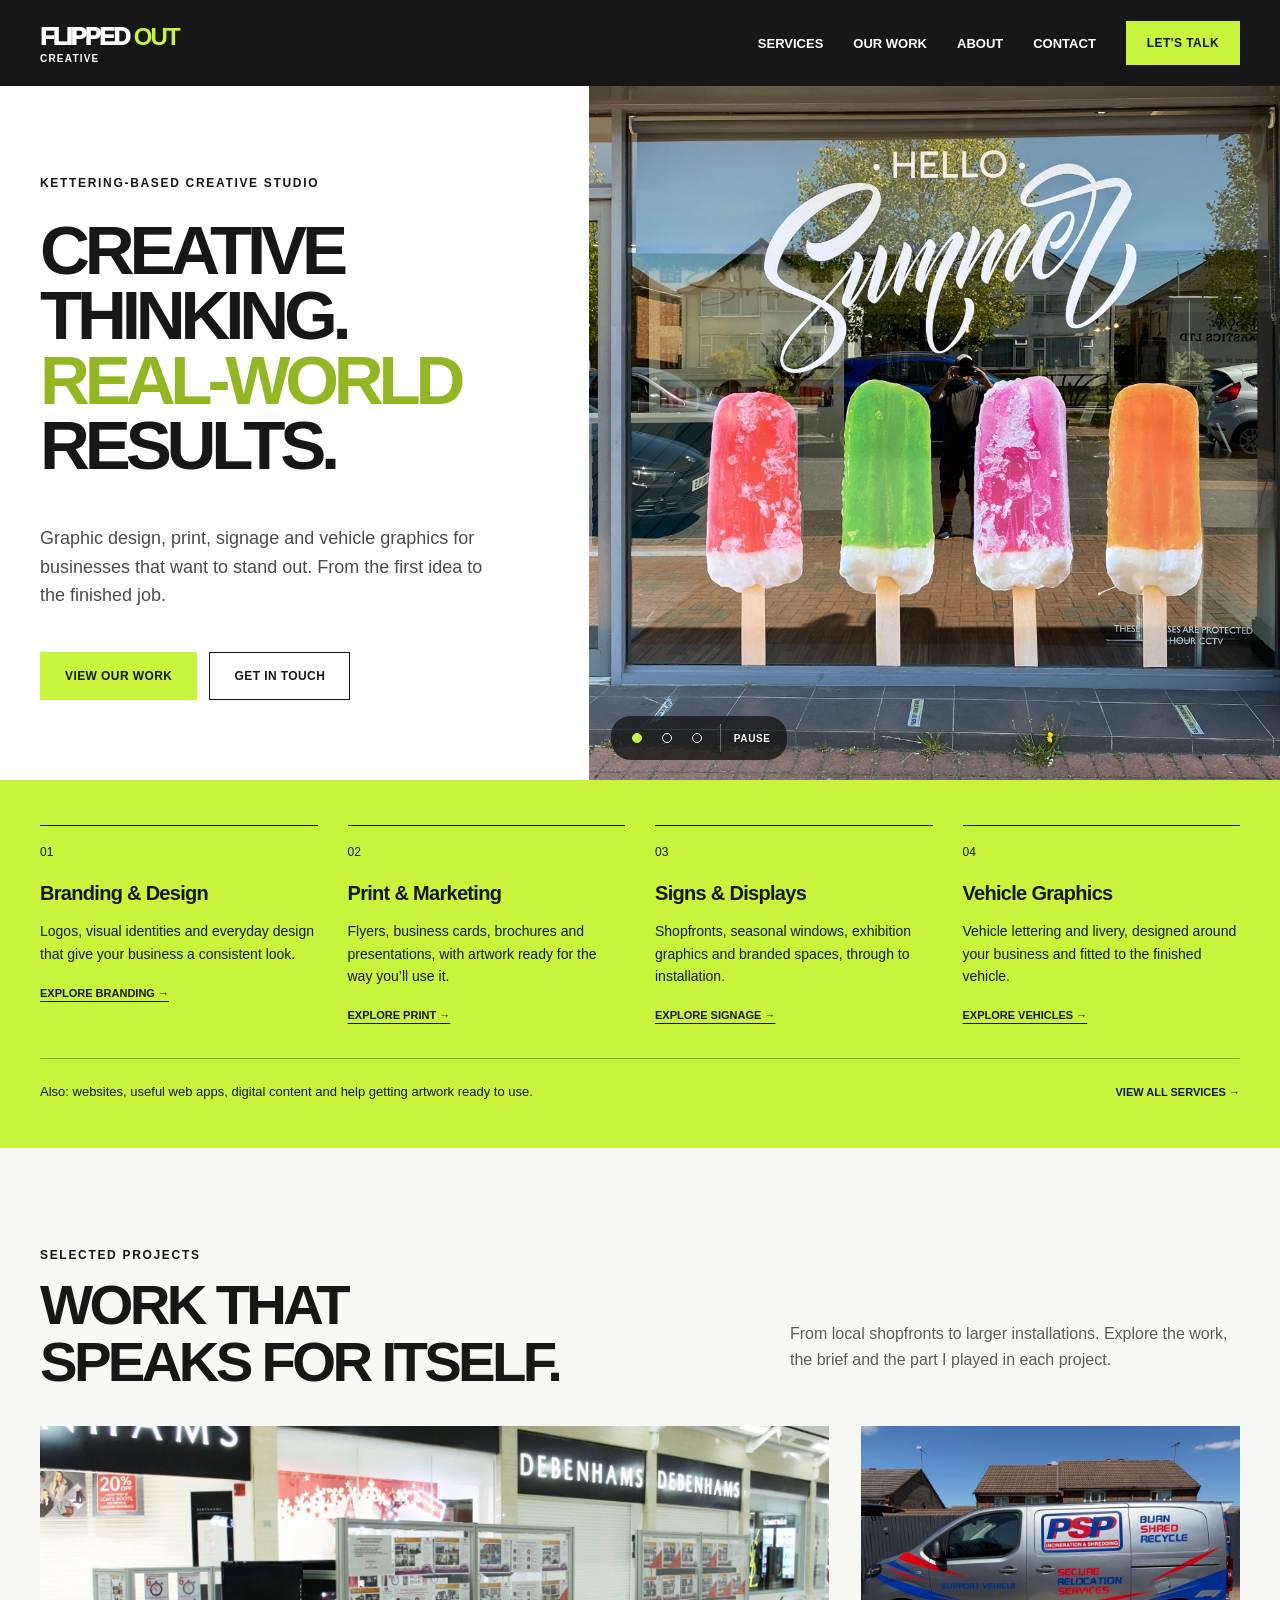
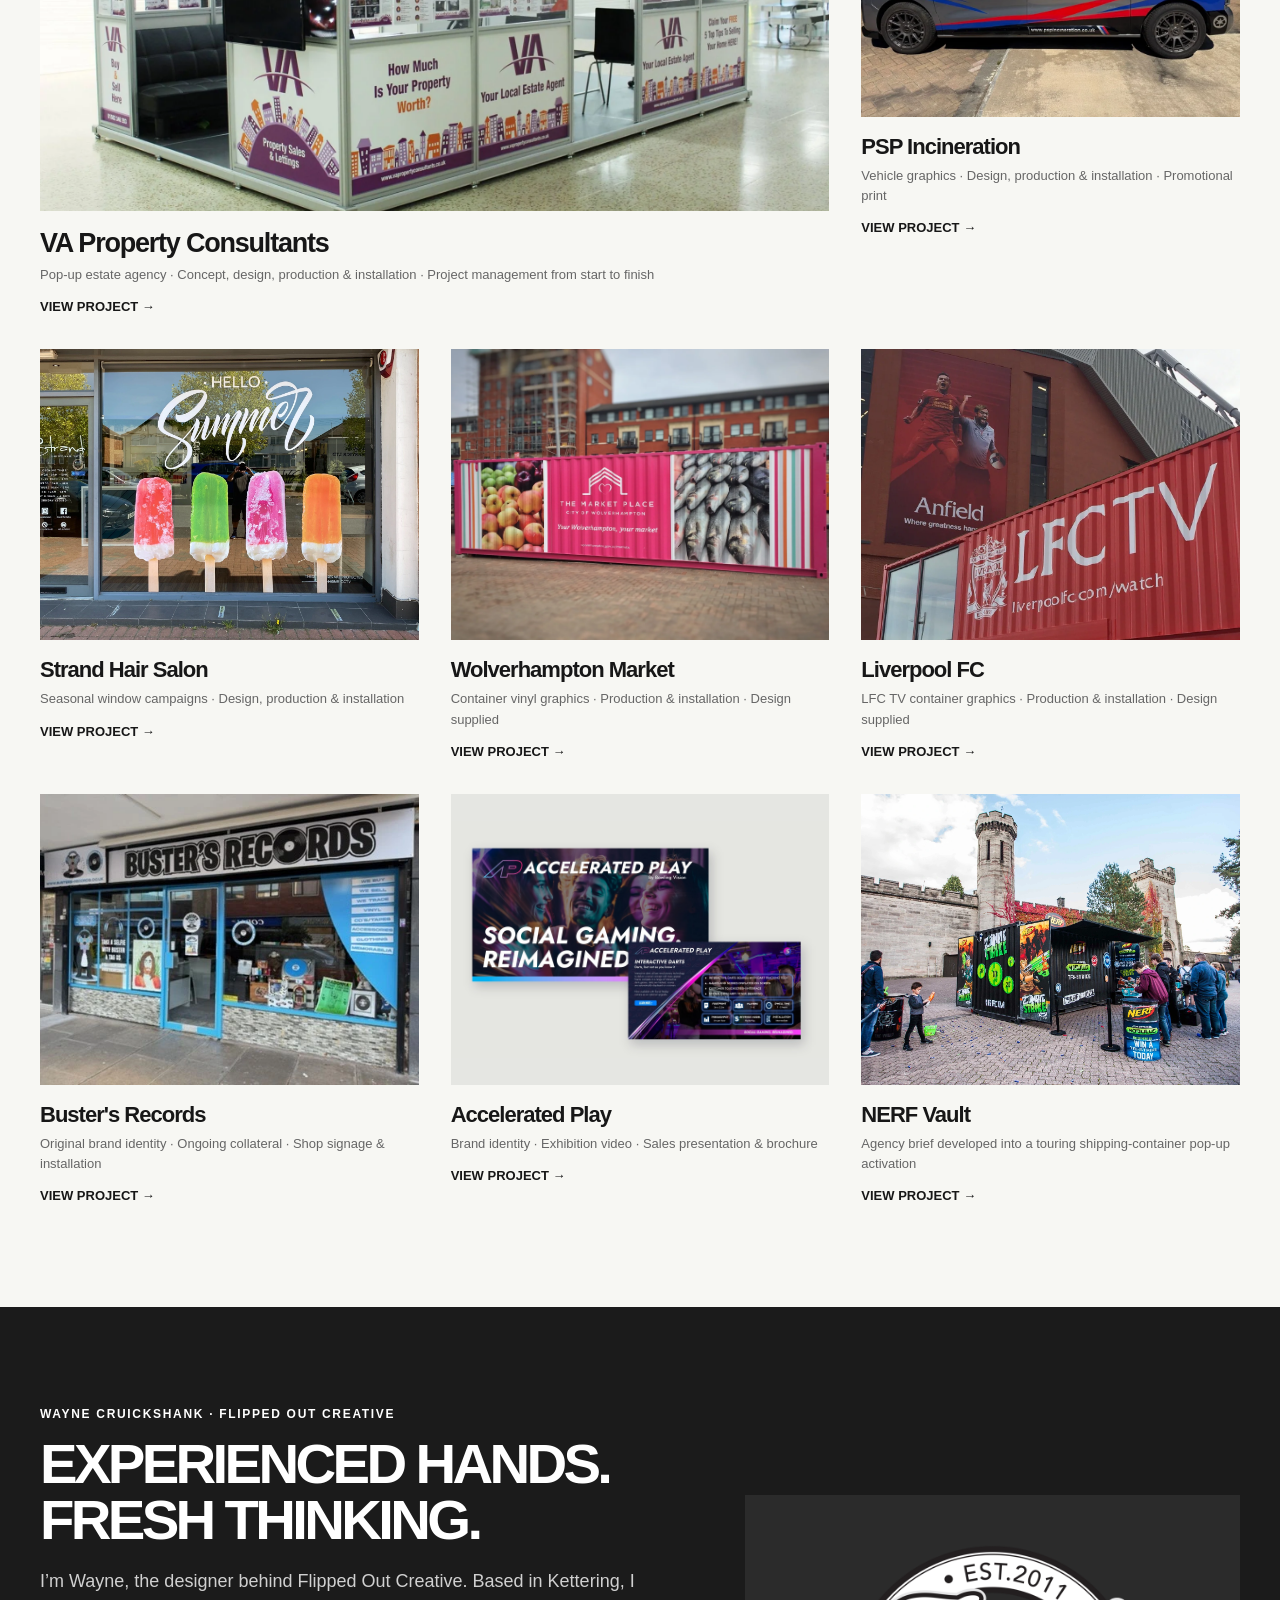
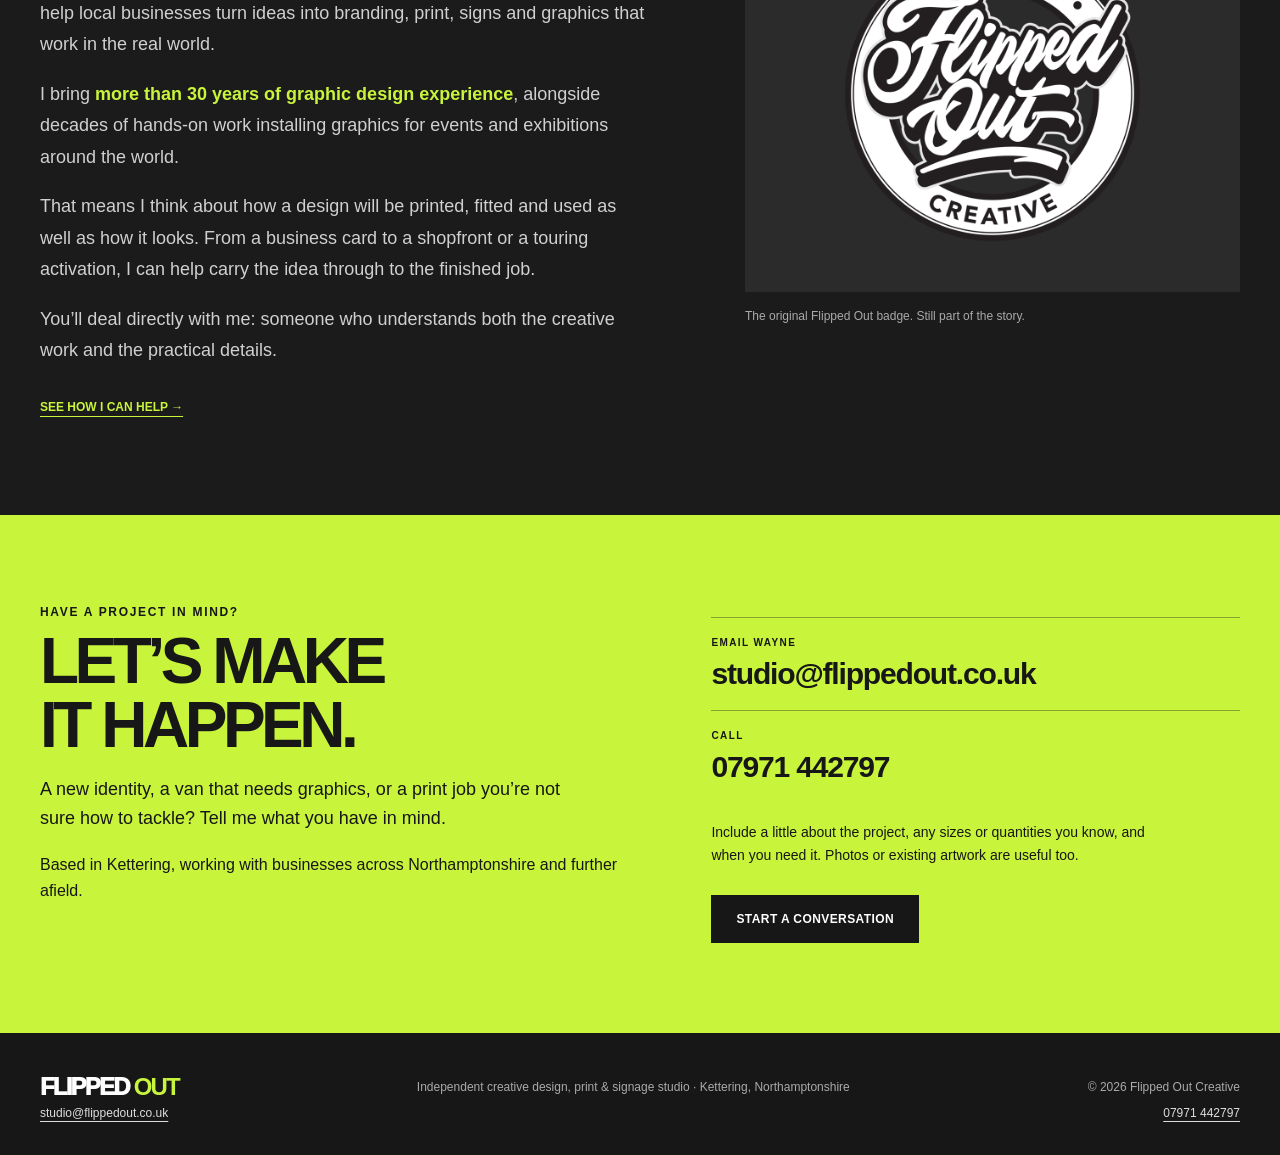
==== public/index.html @ 3c6c932e "Add approved Flipped Out Creative website and Vercel configuration" ====
<!doctype html><html lang="en-GB"><head><meta charset="utf-8"><meta name="viewport" content="width=device-width, initial-scale=1"><meta name="theme-color" content="#111111"><meta name="description" content="Flipped Out Creative — graphic design, branding, print, signage and vehicle graphics for businesses in Kettering and beyond."><title>Flipped Out Creative | Design, Print & Signage | Kettering</title><style>
:root{--ink:#171717;--lime:#c9f43c;--paper:#f7f7f3;--muted:#666}*{box-sizing:border-box}html{scroll-behavior:smooth}body{margin:0;color:var(--ink);background:var(--paper);font-family:Arial,Helvetica,sans-serif;-webkit-font-smoothing:antialiased}a{color:inherit;text-decoration:none}img{max-width:100%;display:block}button{font:inherit}.wrap{width:min(1320px,calc(100% - 80px));margin:auto}.eyebrow{font-size:12px;font-weight:800;letter-spacing:.14em;text-transform:uppercase}.nav{background:#171717;color:white}.nav-inner{display:flex;align-items:center;justify-content:space-between;gap:30px;min-height:86px}.brand{font-size:24px;font-weight:950;letter-spacing:-.075em;white-space:nowrap}.brand b{color:var(--lime)}.nav-links{display:flex;align-items:center;gap:30px;font-size:13px;font-weight:700}.nav-links a:hover{color:var(--lime)}.btn{display:inline-block;background:var(--lime);padding:16px 24px;font-weight:800;font-size:12px;letter-spacing:.035em;text-transform:uppercase;border:1px solid var(--lime)}.btn.outline{background:transparent;border-color:var(--ink)}.nav .btn{padding:14px 20px;color:var(--ink)}.hero{display:grid;grid-template-columns:46% 54%;min-height:600px;background:#fff}.hero-copy{padding:90px max(40px,calc((100vw - 1320px)/2)) 80px max(40px,calc((100vw - 1320px)/2));padding-right:45px;display:flex;flex-direction:column;justify-content:center}.hero h1{font-size:clamp(54px,5.4vw,93px);line-height:.94;letter-spacing:-.075em;margin:28px 0}.hero h1 span{color:#92b722}.hero p{font-size:18px;line-height:1.6;max-width:470px;color:#4a4a4a}.actions{display:flex;gap:12px;flex-wrap:wrap;margin-top:24px}.hero-image{background:#ddd;min-height:500px}.hero-image img{width:100%;height:100%;object-fit:cover;object-position:55% 50%}.section{padding:100px 0}.section-heading{display:flex;justify-content:space-between;align-items:end;gap:20px;margin-bottom:36px}.section h2{font-size:clamp(36px,4.4vw,64px);line-height:1;letter-spacing:-.065em;margin:15px 0 0}.intro{max-width:450px;line-height:1.65;color:#5b5b5b}.services{background:var(--lime);padding:45px 0}.service-grid{display:grid;grid-template-columns:repeat(4,1fr);gap:30px}.service{border-top:1px solid #1a1a1a;padding-top:16px}.service small{font-size:12px}.service h3{font-size:20px;letter-spacing:-.035em;margin:22px 0 0}.projects{display:grid;grid-template-columns:repeat(3,1fr);gap:32px}.project{min-width:0}.project .photo{aspect-ratio:1.3;background:#ddd;overflow:hidden}.project img{width:100%;height:100%;object-fit:cover;transition:transform .4s}.project:hover img{transform:scale(1.035)}.project h3{font-size:22px;letter-spacing:-.045em;margin:17px 0 6px}.project p{font-size:13px;color:#666;line-height:1.55;margin:0}.project.feature{grid-column:span 2}.project.feature .photo{aspect-ratio:2.05}.project.feature h3{font-size:27px}.about{background:#1b1b1b;color:white}.about-grid{display:grid;grid-template-columns:1.1fr .9fr;gap:100px;align-items:center}.about p{font-size:18px;line-height:1.75;color:#d0d0d0}.heritage{display:flex;align-items:center;justify-content:center;min-height:390px;background:#2b2b2b;padding:50px}.heritage img{width:min(300px,75%)}.about h2{color:white}.about strong{color:var(--lime)}.cta{background:var(--lime);padding:90px 0}.cta-inner{display:flex;align-items:center;justify-content:space-between;gap:30px}.cta h2{font-size:clamp(40px,5vw,76px);line-height:1;letter-spacing:-.07em;margin:10px 0}.cta .btn{background:#171717;border-color:#171717;color:white}.footer{background:#171717;color:#fff;padding:35px 0}.footer .wrap{display:flex;justify-content:space-between;gap:25px;flex-wrap:wrap;align-items:center}.footer p{font-size:12px;color:#aaa}.note{padding:14px 20px;background:#ededeb;font-size:12px;color:#666;text-align:center}.mobile-menu{display:none}@media(max-width:1000px){.wrap{width:calc(100% - 48px)}.hero{grid-template-columns:1fr 1fr}.hero-copy{padding:55px 30px}.hero h1{font-size:clamp(48px,6vw,72px)}.nav-links{gap:16px}.about-grid{gap:40px}}@media(max-width:720px){.nav-inner{min-height:72px}.brand{font-size:22px}.nav-links{display:none;position:absolute;top:72px;left:0;right:0;background:#171717;padding:20px 24px;flex-direction:column;align-items:start;z-index:10}.nav-links.open{display:flex}.mobile-menu{display:block;background:none;border:1px solid #777;color:white;padding:10px 12px}.hero{display:flex;flex-direction:column}.hero-copy{padding:65px 24px}.hero h1{font-size:clamp(56px,12vw,84px)}.hero-image{min-height:340px;height:340px}.section{padding:70px 0}.section-heading{display:block}.service-grid{grid-template-columns:repeat(2,1fr);gap:25px}.projects{grid-template-columns:1fr;gap:34px}.project.feature{grid-column:auto}.project.feature .photo{aspect-ratio:1.3}.about-grid{grid-template-columns:1fr}.heritage{min-height:270px}.cta-inner{display:block}.cta .btn{margin-top:20px}.footer .wrap{display:block}}

/* Refined photographic hero carousel */
.hero-image{position:relative;overflow:hidden;background:#1b1b1b}
.hero-slide{position:absolute;inset:0;opacity:0;transition:opacity 1.1s ease;pointer-events:none}
.hero-slide.active{opacity:1;pointer-events:auto}
.hero-slide img{height:100%;width:100%;object-fit:cover}
.hero-controls{position:absolute;z-index:2;bottom:25px;left:26px;display:flex;gap:9px}
.hero-dot{height:10px;width:10px;border-radius:50%;border:1px solid white;background:transparent;cursor:pointer;padding:0}
.hero-dot[aria-current="true"]{background:var(--lime);border-color:var(--lime)}
.hero-image:focus-within .hero-dot{outline-offset:4px}
@media(prefers-reduced-motion:reduce){.hero-slide{transition:none}}

.hero-controls{align-items:center;bottom:20px;left:22px;background:#171717c9;padding:8px 12px;border-radius:20px;gap:4px}
.hero-dot{width:26px;height:28px;border:0;background:none;border-radius:0;position:relative}
.hero-dot::after{content:"";display:block;position:absolute;width:8px;height:8px;border:1px solid white;border-radius:50%;top:9px;left:9px}
.hero-dot[aria-current="true"]{background:none}.hero-dot[aria-current="true"]::after{background:var(--lime);border-color:var(--lime)}
.hero-pause{border:0;border-left:1px solid #ffffff55;padding:5px 4px 5px 13px;margin-left:7px;background:transparent;color:white;cursor:pointer;font-size:10px;font-weight:700;letter-spacing:.06em;min-height:28px}
.hero-controls button:focus-visible{outline:2px solid var(--lime);outline-offset:2px}
.hero-slide:first-child img{object-position:50% 45%}.hero-slide:nth-child(2) img{object-position:53% 50%}.hero-slide:nth-child(3) img{object-position:50% 50%}
.project img[src*="busters-shopfront"]{object-position:center 40%}
.project img[src*="case-study-preview"]{object-fit:contain;background:#e5e6e2}
@media(max-width:720px){.hero-image{height:auto;min-height:0;aspect-ratio:1.57}.hero-controls{bottom:14px;left:14px}.hero-slide img{object-position:center!important}}
</style><link rel="stylesheet" href="assets/site.css"></head><body><a class="skip-link" href="#main-content">Skip to content</a><header class="nav"><div class="wrap nav-inner"><a href="#top" class="brand" aria-label="Flipped Out Creative home">FLIPPED <b>OUT</b><span style="font-size:10px;letter-spacing:.12em;display:block;margin-top:2px;font-weight:700">CREATIVE</span></a><button class="mobile-menu" aria-label="Toggle navigation" aria-expanded="false">MENU</button><nav class="nav-links"><a href="services.html">SERVICES</a><a href="#work">OUR WORK</a><a href="#about">ABOUT</a><a href="#contact">CONTACT</a><a class="btn" href="mailto:studio@flippedout.co.uk?subject=Project%20enquiry">LET'S TALK</a></nav></div></header>
<div id="top"></div><main id="main-content" tabindex="-1"><section class="hero"><div class="hero-copy"><div class="eyebrow">KETTERING-BASED CREATIVE STUDIO</div><h1>CREATIVE<br>THINKING.<br><span>REAL-WORLD</span><br>RESULTS.</h1><p>Graphic design, print, signage and vehicle graphics for businesses that want to stand out. From the first idea to the finished job.</p><div class="actions"><a class="btn" href="#work">VIEW OUR WORK</a><a class="btn outline" href="#contact">GET IN TOUCH</a></div></div><div class="hero-image" aria-label="Featured Flipped Out Creative projects">
<div class="hero-slide active"><img src="assets/strand-hero.webp" alt="Strand Hair Salon HELLO Summer window graphics with colourful ice lollies" fetchpriority="high"></div>
<div class="hero-slide"><img src="assets/nerf-vault.webp" alt="NERF Vault touring pop-up activation exterior"></div>
<div class="hero-slide"><img src="assets/market-hero.webp" alt="Wolverhampton Market container graphics on opening day"></div>
<div class="hero-controls" aria-label="Choose featured project"><button class="hero-dot" type="button" aria-label="Show Strand Hair Salon" aria-current="true"></button><button class="hero-dot" type="button" aria-label="Show NERF Vault" aria-current="false"></button><button class="hero-dot" type="button" aria-label="Show Wolverhampton Market" aria-current="false"></button><button class="hero-pause" type="button" aria-label="Pause slideshow" aria-pressed="false">PAUSE</button></div></div></section>
<section id="services" class="services"><div class="wrap"><div class="service-grid">
<div class="service"><small>01</small><h3>Branding &amp; Design</h3><p>Logos, visual identities and everyday design that give your business a consistent look.</p><a class="service-link" href="services.html#branding">EXPLORE BRANDING →</a></div>
<div class="service"><small>02</small><h3>Print &amp; Marketing</h3><p>Flyers, business cards, brochures and presentations, with artwork ready for the way you’ll use it.</p><a class="service-link" href="services.html#print">EXPLORE PRINT →</a></div>
<div class="service"><small>03</small><h3>Signs &amp; Displays</h3><p>Shopfronts, seasonal windows, exhibition graphics and branded spaces, through to installation.</p><a class="service-link" href="services.html#signs">EXPLORE SIGNAGE →</a></div>
<div class="service"><small>04</small><h3>Vehicle Graphics</h3><p>Vehicle lettering and livery, designed around your business and fitted to the finished vehicle.</p><a class="service-link" href="services.html#vehicles">EXPLORE VEHICLES →</a></div>
</div><div class="services-extra"><p>Also: websites, useful web apps, digital content and help getting artwork ready to use.</p><a href="services.html">VIEW ALL SERVICES →</a></div></div></section>
<section id="work" class="section"><div class="wrap"><div class="section-heading"><div><div class="eyebrow">SELECTED PROJECTS</div><h2>WORK THAT<br>SPEAKS FOR ITSELF.</h2></div><p class="intro">From local shopfronts to larger installations. Explore the work, the brief and the part I played in each project.</p></div><div class="projects">
<article class="project feature"><a href="va-property.html"><div class="photo"><img loading="lazy" src="assets/va.webp" alt="VA Property Consultants pop-up estate agency in a shopping centre"></div><h3>VA Property Consultants</h3><p>Pop-up estate agency · Concept, design, production &amp; installation · Project management from start to finish</p><p style="margin-top:12px;font-weight:800;color:#171717">VIEW PROJECT →</p></a></article>
<article class="project"><a href="psp-incineration.html"><div class="photo"><img loading="lazy" src="assets/psp.webp" alt="PSP Incineration branded van graphics"></div><h3>PSP Incineration</h3><p>Vehicle graphics · Design, production &amp; installation · Promotional print</p><p style="margin-top:12px;font-weight:800;color:#171717">VIEW PROJECT →</p></a></article>
<article class="project"><a href="strand-hair-salon.html"><div class="photo"><img loading="lazy" src="assets/strand-hero.webp" alt="Strand Hair Salon colourful summer window graphics"></div><h3>Strand Hair Salon</h3><p>Seasonal window campaigns · Design, production &amp; installation</p><p style="margin-top:12px;font-weight:800;color:#171717">VIEW PROJECT →</p></a></article>
<article class="project"><a href="wolverhampton-market.html"><div class="photo"><img loading="lazy" src="assets/market.webp" alt="Wolverhampton Market branded shipping container"></div><h3>Wolverhampton Market</h3><p>Container vinyl graphics · Production &amp; installation · Design supplied</p><p style="margin-top:12px;font-weight:800;color:#171717">VIEW PROJECT →</p></a></article>
<article class="project"><a href="liverpool-fc.html"><div class="photo"><img loading="lazy" src="assets/liverpool.webp" alt="Liverpool FC LFC TV container graphics"></div><h3>Liverpool FC</h3><p>LFC TV container graphics · Production &amp; installation · Design supplied</p><p style="margin-top:12px;font-weight:800;color:#171717">VIEW PROJECT →</p></a></article>
<article class="project"><a href="busters-records.html"><div class="photo"><img loading="lazy" src="assets/busters-shopfront.webp" alt="Buster's Records shopfront in Kettering"></div><h3>Buster's Records</h3><p>Original brand identity · Ongoing collateral · Shop signage &amp; installation</p><p style="margin-top:12px;font-weight:800;color:#171717">VIEW PROJECT →</p></a></article>
<article class="project"><a href="accelerated-play.html"><div class="photo"><img loading="lazy" src="assets/ap/case-study-preview.jpg" alt="Accelerated Play brochure cover and interactive darts page composition"></div><h3>Accelerated Play</h3><p>Brand identity · Exhibition video · Sales presentation &amp; brochure</p><p style="margin-top:12px;font-weight:800;color:#171717">VIEW PROJECT →</p></a></article>
<article class="project"><a href="nerf-vault.html"><div class="photo"><img loading="lazy" src="assets/nerf-vault.webp" alt="NERF Vault branded shipping container pop-up activation"></div><h3>NERF Vault</h3><p>Agency brief developed into a touring shipping-container pop-up activation</p><p style="margin-top:12px;font-weight:800;color:#171717">VIEW PROJECT →</p></a></article>
</div></div></section>
<section id="about" class="section about"><div class="wrap about-grid"><div><div class="eyebrow">WAYNE CRUICKSHANK · FLIPPED OUT CREATIVE</div><h2>EXPERIENCED HANDS.<br>FRESH THINKING.</h2><p>I’m Wayne, the designer behind Flipped Out Creative. Based in Kettering, I help local businesses turn ideas into branding, print, signs and graphics that work in the real world.</p><p>I bring <strong>more than 30 years of graphic design experience</strong>, alongside decades of hands-on work installing graphics for events and exhibitions around the world.</p><p>That means I think about how a design will be printed, fitted and used as well as how it looks. From a business card to a shopfront or a touring activation, I can help carry the idea through to the finished job.</p><p>You’ll deal directly with me: someone who understands both the creative work and the practical details.</p><a class="about-link" href="services.html">SEE HOW I CAN HELP →</a></div><div><div class="heritage"><img loading="lazy" src="assets/heritage.png" alt="Original Flipped Out Creative heritage badge, established 2011"></div><p class="heritage-caption">The original Flipped Out badge. Still part of the story.</p></div></div></section>
<section id="contact" class="cta"><div class="wrap contact-grid"><div><div class="eyebrow">HAVE A PROJECT IN MIND?</div><h2>LET’S MAKE<br>IT HAPPEN.</h2><p class="contact-intro">A new identity, a van that needs graphics, or a print job you’re not sure how to tackle? Tell me what you have in mind.</p><p>Based in Kettering, working with businesses across Northamptonshire and further afield.</p></div><div class="contact-details"><div><span class="eyebrow">EMAIL WAYNE</span><a class="contact-email" href="mailto:studio@flippedout.co.uk?subject=Project%20enquiry">studio@flippedout.co.uk</a></div><div><span class="eyebrow">CALL</span><a class="contact-phone" href="tel:+447971442797">07971 442797</a></div><p>Include a little about the project, any sizes or quantities you know, and when you need it. Photos or existing artwork are useful too.</p><a class="btn" href="mailto:studio@flippedout.co.uk?subject=Project%20enquiry">START A CONVERSATION</a></div></div></section></main>
<footer class="footer"><div class="wrap"><div class="brand">FLIPPED <b>OUT</b></div><p>Independent creative design, print &amp; signage studio · Kettering, Northamptonshire</p><p>© <span id="year"></span> Flipped Out Creative</p></div><div class="wrap footer-contact"><a href="mailto:studio@flippedout.co.uk">studio@flippedout.co.uk</a><a href="tel:+447971442797">07971 442797</a></div></footer><script>document.getElementById('year').textContent=new Date().getFullYear();document.querySelectorAll('.nav-links a').forEach(a=>a.addEventListener('click',()=>document.querySelector('.nav-links').classList.remove('open')));
(function(){
 const slides=[...document.querySelectorAll('.hero-slide')],dots=[...document.querySelectorAll('.hero-dot')],hero=document.querySelector('.hero-image'),pause=document.querySelector('.hero-pause'),motion=window.matchMedia('(prefers-reduced-motion: reduce)');
 let current=0,timer,userPaused=motion.matches,hovered=false,focused=false;
 function show(n){current=(n+slides.length)%slides.length;slides.forEach((el,i)=>{el.classList.toggle('active',i===current);el.setAttribute('aria-hidden',String(i!==current))});dots.forEach((el,i)=>el.setAttribute('aria-current',String(i===current)));}
 function stop(){clearInterval(timer)}
 function sync(){stop();pause.textContent=userPaused?'PLAY':'PAUSE';pause.setAttribute('aria-label',userPaused?'Play slideshow':'Pause slideshow');pause.setAttribute('aria-pressed',String(userPaused));if(!userPaused&&!hovered&&!focused&&!document.hidden)timer=setInterval(()=>show(current+1),5000)}
 dots.forEach((b,i)=>b.addEventListener('click',()=>{show(i);sync()}));
 pause.addEventListener('click',()=>{userPaused=!userPaused;sync()});
 hero.addEventListener('mouseenter',()=>{hovered=true;sync()});hero.addEventListener('mouseleave',()=>{hovered=false;sync()});hero.addEventListener('focusin',()=>{focused=true;sync()});hero.addEventListener('focusout',e=>{if(!hero.contains(e.relatedTarget)){focused=false;sync()}});
 document.addEventListener('visibilitychange',sync);motion.addEventListener('change',e=>{if(e.matches)userPaused=true;sync()});show(0);sync();
})();
</script><script src="assets/site.js" defer></script></body></html>
---- public/assets/site.css ----
.skip-link{position:absolute;left:15px;top:-100px;z-index:50;background:#fff;color:#171717;padding:12px 18px;font-weight:700}.skip-link:focus{top:12px}
.service p{font-size:14px;line-height:1.6;margin:15px 0 18px;max-width:280px}.service-link{font-size:11px;font-weight:800;text-decoration:underline;text-underline-offset:4px}.services-extra{display:flex;justify-content:space-between;align-items:center;gap:25px;border-top:1px solid #17171755;margin-top:35px;padding-top:23px;font-size:13px;line-height:1.6}.services-extra p{margin:0}.services-extra a{font-size:11px;font-weight:800;white-space:nowrap}.about-link{display:inline-block;color:var(--lime);font-size:12px;font-weight:800;margin-top:15px;text-decoration:underline;text-underline-offset:5px}.heritage-caption{font-size:12px!important;line-height:1.6!important;color:#aaa!important;margin:15px 0 0}.contact-grid{display:grid;grid-template-columns:1.1fr 1fr;gap:90px;align-items:start}.contact-intro{font-size:18px;line-height:1.7;max-width:550px}.contact-grid>div>p{line-height:1.65}.contact-details{padding-top:12px}.contact-details>div{border-top:1px solid #17171760;padding:19px 0}.contact-details .eyebrow{font-size:10px;display:block;margin-bottom:9px}.contact-email,.contact-phone{display:inline-block;font-size:clamp(21px,2.35vw,32px);font-weight:800;letter-spacing:-.04em;overflow-wrap:anywhere}.contact-details p{font-size:14px;line-height:1.7;max-width:440px;margin:18px 0 28px}.footer-contact{display:flex;gap:16px;flex-wrap:wrap;font-size:12px;color:#ddd}.footer-contact a{text-decoration:underline;text-underline-offset:4px}.service-detail{display:grid;grid-template-columns:95px 1fr;gap:25px;border-top:1px solid #ccc;padding:45px 0 55px;scroll-margin-top:30px}.service-number{font-size:15px;padding-top:9px;color:#777}.service-detail h2{font-size:clamp(30px,3.5vw,48px);margin:0 0 23px}.service-detail p{font-size:18px;line-height:1.75;max-width:800px;color:#555}.service-detail .service-examples{font-size:13px;color:#777;margin:22px 0 26px}.text-link{font-size:13px;font-weight:700;text-decoration:underline;text-underline-offset:5px}.services-detail{padding-top:35px}.working-grid{display:grid;grid-template-columns:repeat(3,1fr);gap:45px;margin-top:50px}.working-grid article{border-top:1px solid #666;padding-top:22px}.working-grid span{font-size:12px;color:#aaa}.working-grid h3{font-size:23px;letter-spacing:-.04em}.working-grid p{font-size:16px;line-height:1.75}
a:focus-visible,button:focus-visible{outline:2px solid #0077ff;outline-offset:4px}
@media(max-width:720px){.services-extra{display:block}.services-extra a{display:inline-block;margin-top:14px}.contact-grid{grid-template-columns:1fr;gap:30px}.contact-details{padding-top:0}.service-detail{grid-template-columns:35px 1fr;gap:12px;padding:30px 0 40px}.service-detail p{font-size:16px}.working-grid{grid-template-columns:1fr;gap:25px}.footer-contact{margin-top:20px}.contact-grid .btn{margin-top:0}.heritage-caption{text-align:center}}
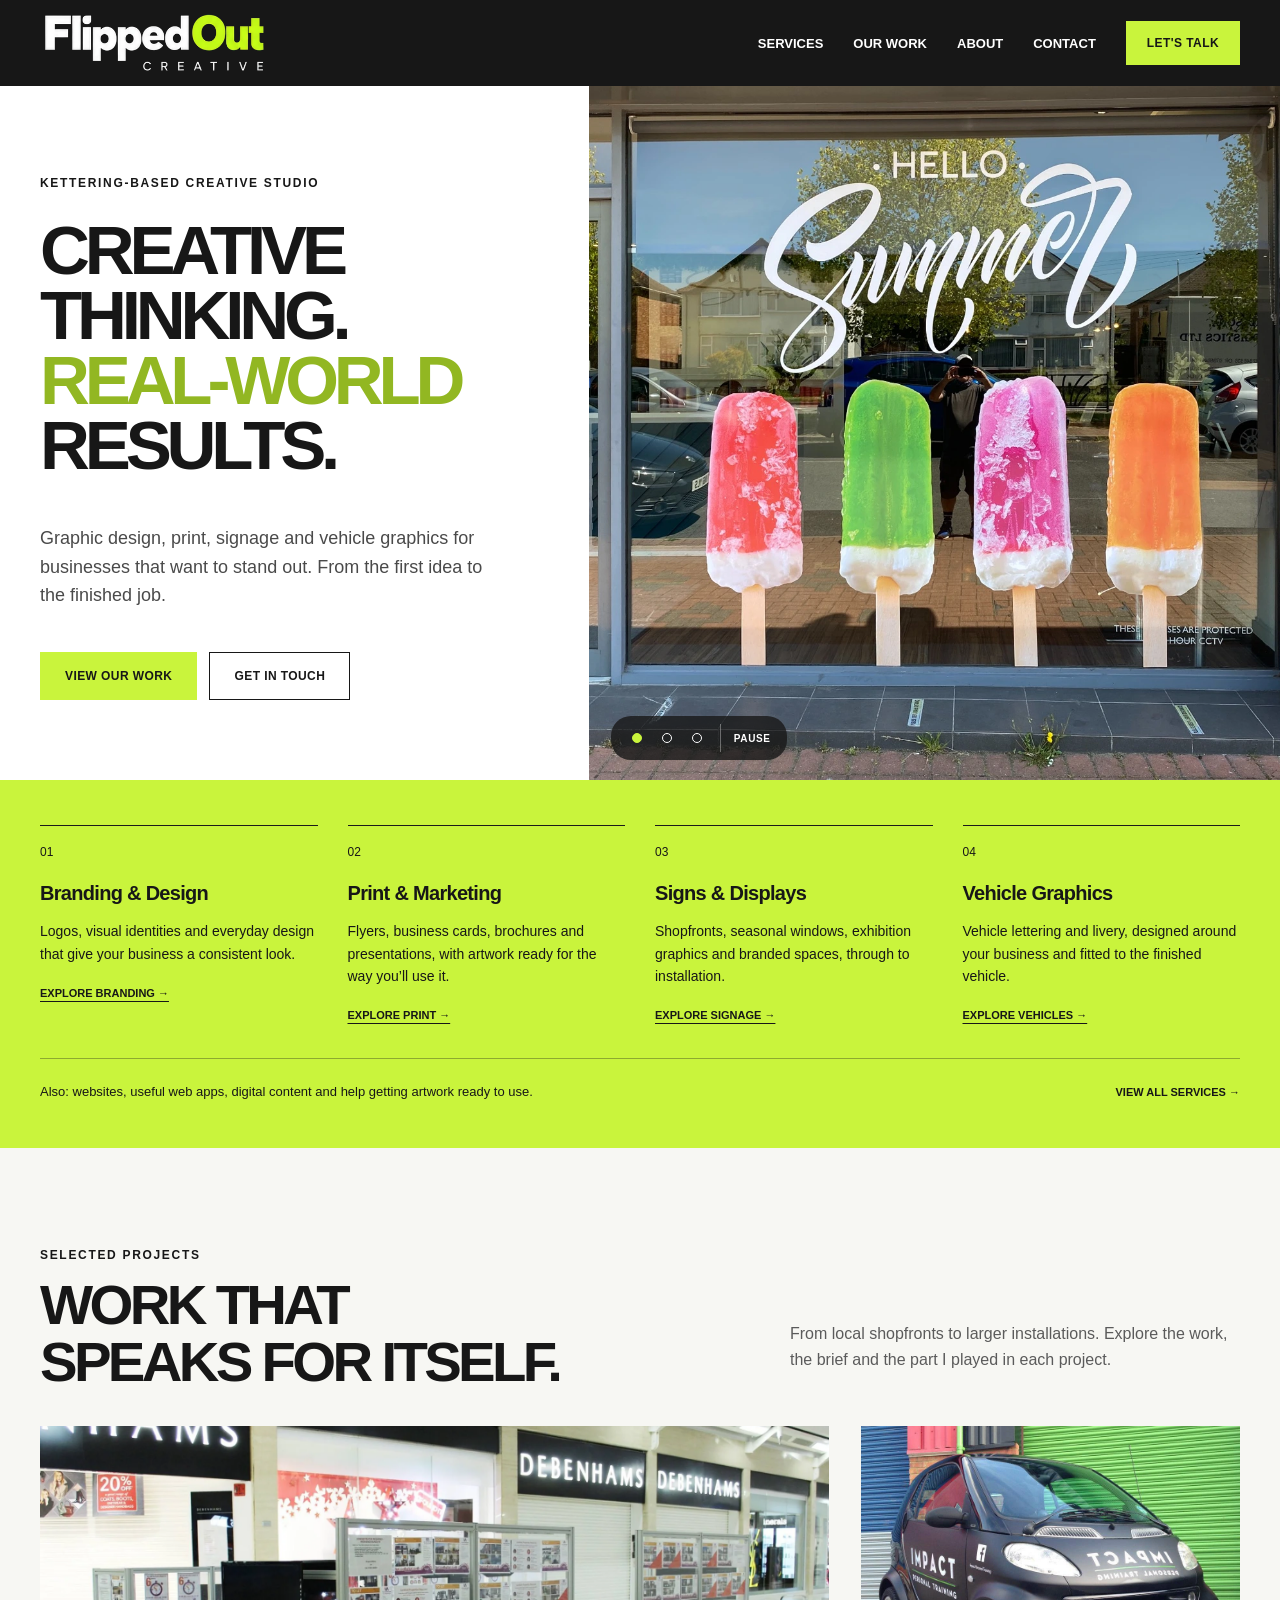
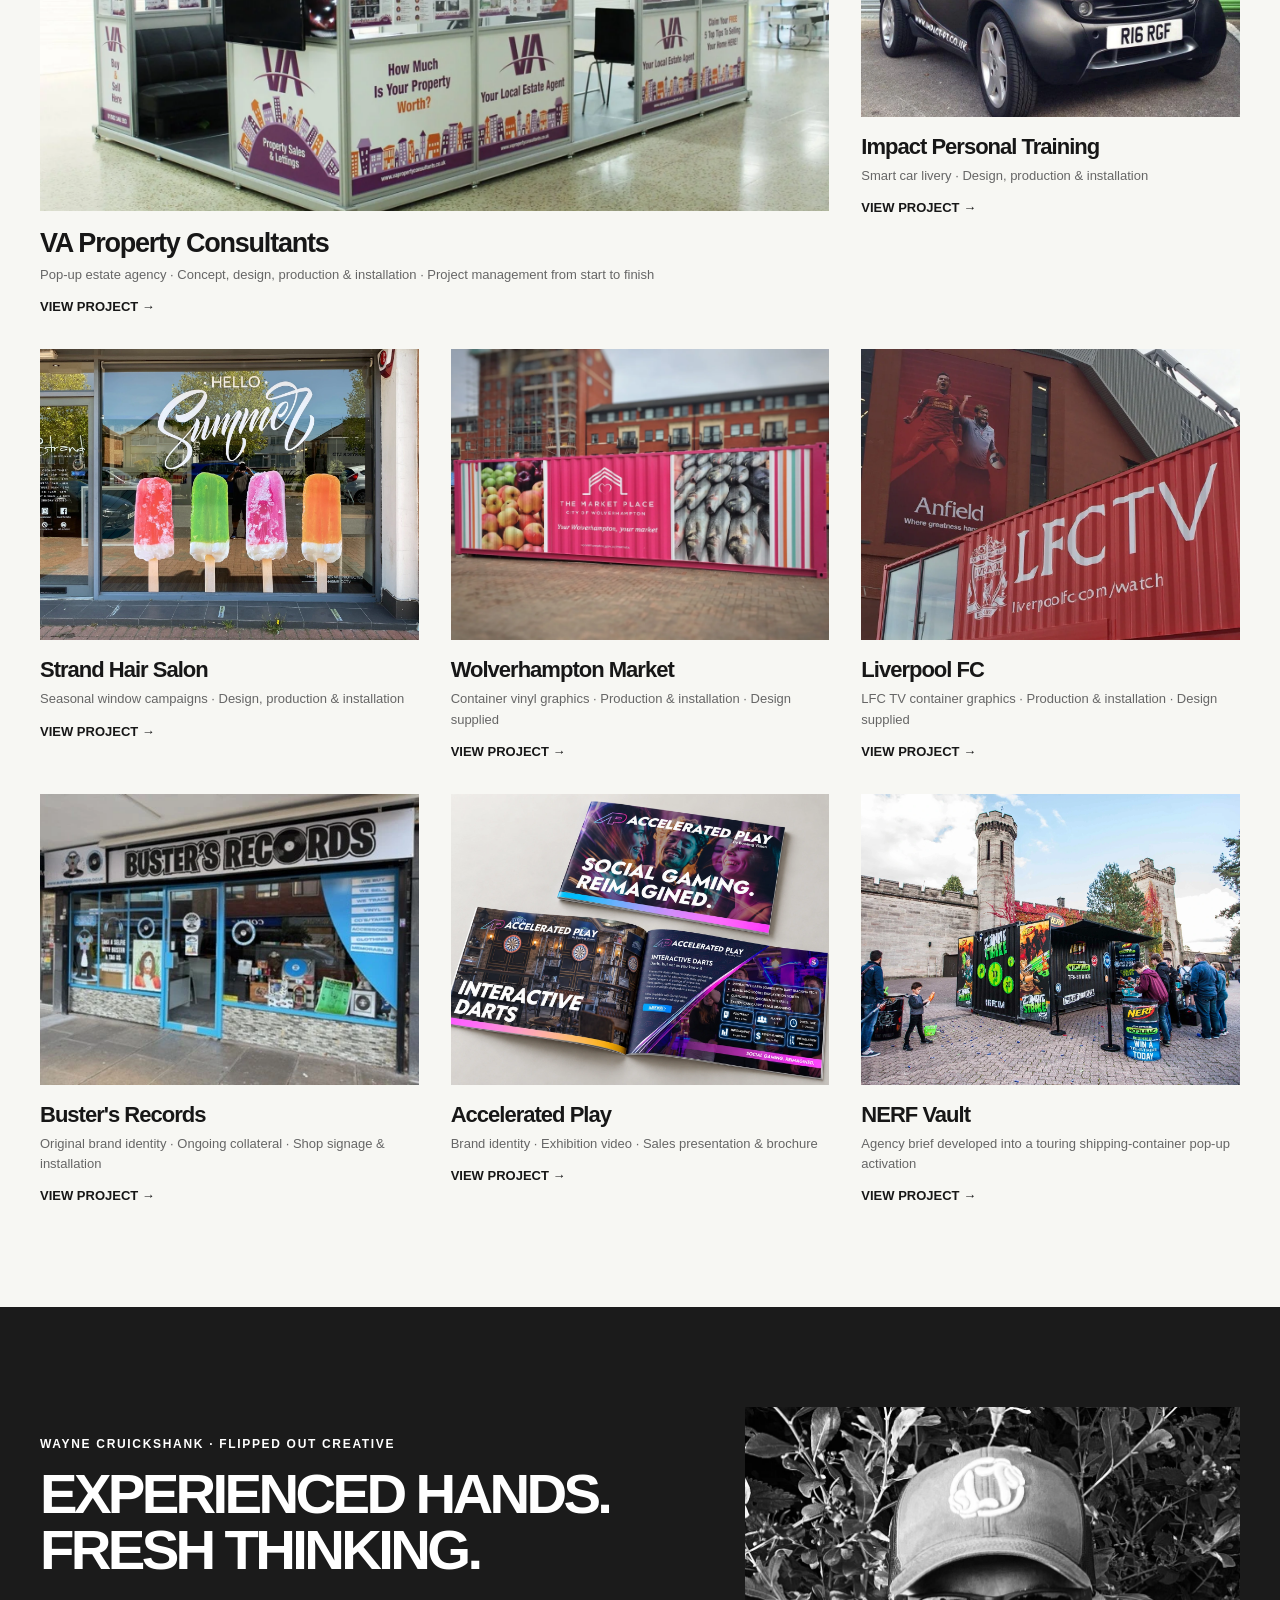
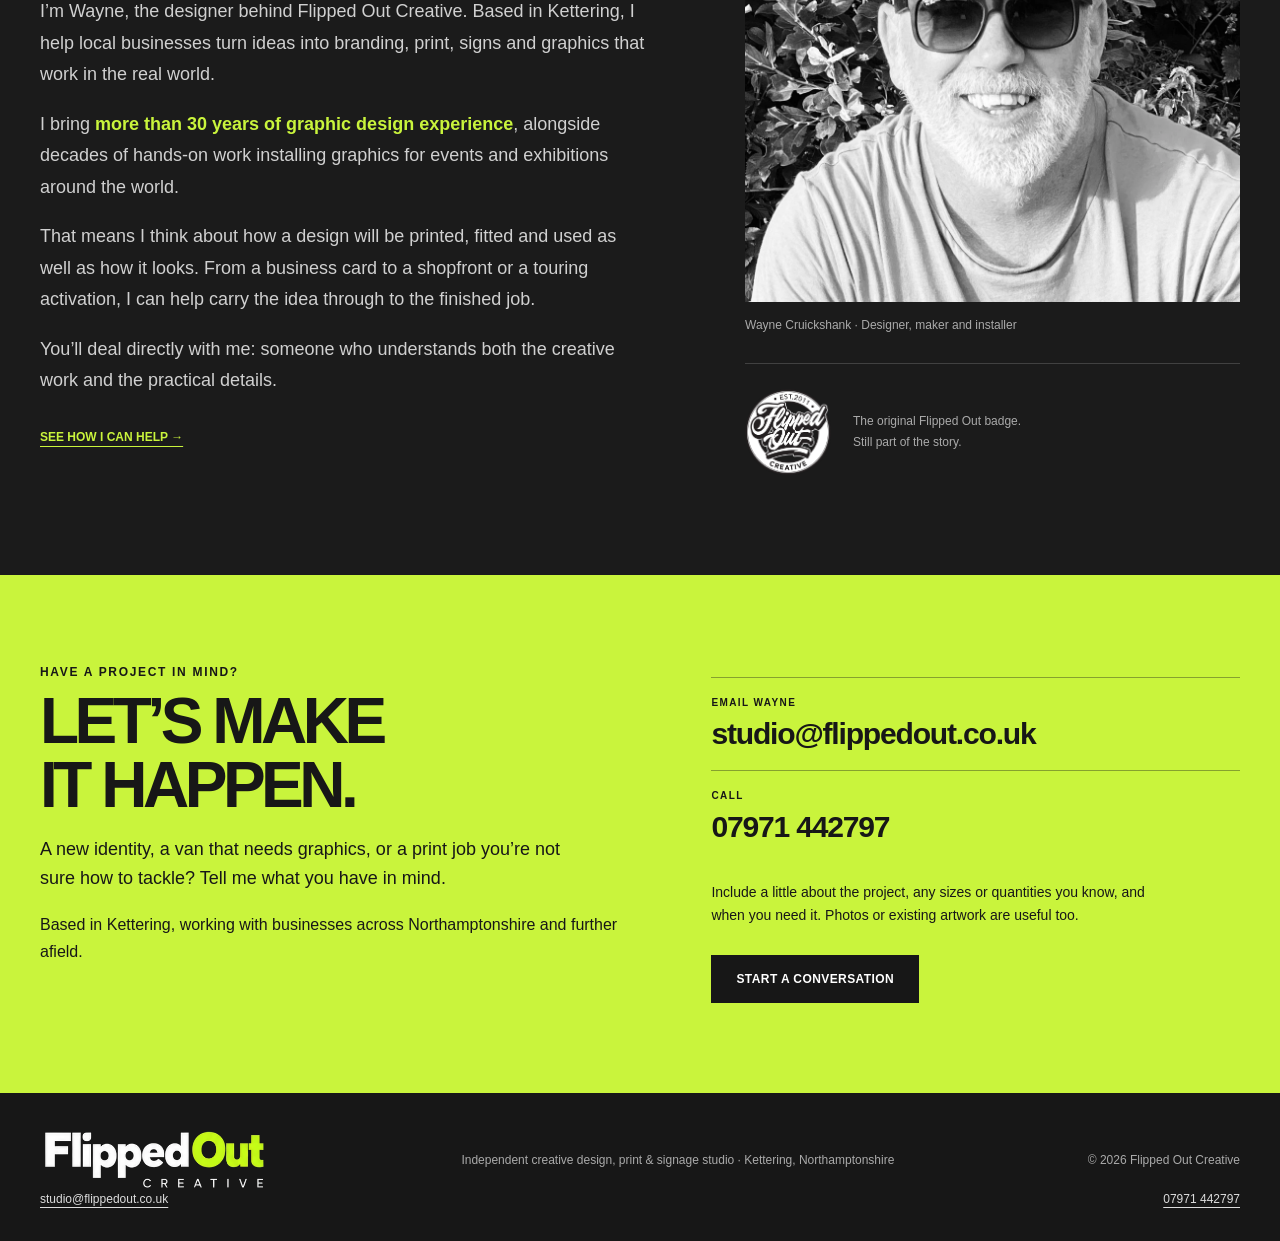
==== commit 7a451795: "Polish portfolio imagery, restore supplied wordmark and add sitemap" ====
--- a/public/index.html
+++ b/public/index.html
@@ -22,7 +22,7 @@
 .project img[src*="busters-shopfront"]{object-position:center 40%}
 .project img[src*="case-study-preview"]{object-fit:contain;background:#e5e6e2}
 @media(max-width:720px){.hero-image{height:auto;min-height:0;aspect-ratio:1.57}.hero-controls{bottom:14px;left:14px}.hero-slide img{object-position:center!important}}
-</style><link rel="stylesheet" href="assets/site.css"></head><body><a class="skip-link" href="#main-content">Skip to content</a><header class="nav"><div class="wrap nav-inner"><a href="#top" class="brand" aria-label="Flipped Out Creative home">FLIPPED <b>OUT</b><span style="font-size:10px;letter-spacing:.12em;display:block;margin-top:2px;font-weight:700">CREATIVE</span></a><button class="mobile-menu" aria-label="Toggle navigation" aria-expanded="false">MENU</button><nav class="nav-links"><a href="services.html">SERVICES</a><a href="#work">OUR WORK</a><a href="#about">ABOUT</a><a href="#contact">CONTACT</a><a class="btn" href="mailto:studio@flippedout.co.uk?subject=Project%20enquiry">LET'S TALK</a></nav></div></header>
+</style><link rel="stylesheet" href="assets/site.css"><link rel="canonical" href="https://www.flippedout.co.uk/"></head><body><a class="skip-link" href="#main-content">Skip to content</a><header class="nav"><div class="wrap nav-inner"><a href="#top" class="brand" aria-label="Flipped Out Creative home"><span class="wordmark"><img src="assets/brand-showcase.webp" width="1149" height="1368" alt="Flipped Out Creative"></span></a><button class="mobile-menu" aria-label="Toggle navigation" aria-expanded="false">MENU</button><nav class="nav-links"><a href="services.html">SERVICES</a><a href="#work">OUR WORK</a><a href="#about">ABOUT</a><a href="#contact">CONTACT</a><a class="btn" href="mailto:studio@flippedout.co.uk?subject=Project%20enquiry">LET'S TALK</a></nav></div></header>
 <div id="top"></div><main id="main-content" tabindex="-1"><section class="hero"><div class="hero-copy"><div class="eyebrow">KETTERING-BASED CREATIVE STUDIO</div><h1>CREATIVE<br>THINKING.<br><span>REAL-WORLD</span><br>RESULTS.</h1><p>Graphic design, print, signage and vehicle graphics for businesses that want to stand out. From the first idea to the finished job.</p><div class="actions"><a class="btn" href="#work">VIEW OUR WORK</a><a class="btn outline" href="#contact">GET IN TOUCH</a></div></div><div class="hero-image" aria-label="Featured Flipped Out Creative projects">
 <div class="hero-slide active"><img src="assets/strand-hero.webp" alt="Strand Hair Salon HELLO Summer window graphics with colourful ice lollies" fetchpriority="high"></div>
 <div class="hero-slide"><img src="assets/nerf-vault.webp" alt="NERF Vault touring pop-up activation exterior"></div>
@@ -36,17 +36,17 @@
 </div><div class="services-extra"><p>Also: websites, useful web apps, digital content and help getting artwork ready to use.</p><a href="services.html">VIEW ALL SERVICES →</a></div></div></section>
 <section id="work" class="section"><div class="wrap"><div class="section-heading"><div><div class="eyebrow">SELECTED PROJECTS</div><h2>WORK THAT<br>SPEAKS FOR ITSELF.</h2></div><p class="intro">From local shopfronts to larger installations. Explore the work, the brief and the part I played in each project.</p></div><div class="projects">
 <article class="project feature"><a href="va-property.html"><div class="photo"><img loading="lazy" src="assets/va.webp" alt="VA Property Consultants pop-up estate agency in a shopping centre"></div><h3>VA Property Consultants</h3><p>Pop-up estate agency · Concept, design, production &amp; installation · Project management from start to finish</p><p style="margin-top:12px;font-weight:800;color:#171717">VIEW PROJECT →</p></a></article>
-<article class="project"><a href="psp-incineration.html"><div class="photo"><img loading="lazy" src="assets/psp.webp" alt="PSP Incineration branded van graphics"></div><h3>PSP Incineration</h3><p>Vehicle graphics · Design, production &amp; installation · Promotional print</p><p style="margin-top:12px;font-weight:800;color:#171717">VIEW PROJECT →</p></a></article>
+<article class="project"><a href="impact-personal-training.html"><div class="photo"><img loading="lazy" src="assets/impact-smart.webp" alt="Impact Personal Training Smart car livery, designed, produced and fitted by Flipped Out Creative"></div><h3>Impact Personal Training</h3><p>Smart car livery · Design, production &amp; installation</p><p style="margin-top:12px;font-weight:800;color:#171717">VIEW PROJECT →</p></a></article>
 <article class="project"><a href="strand-hair-salon.html"><div class="photo"><img loading="lazy" src="assets/strand-hero.webp" alt="Strand Hair Salon colourful summer window graphics"></div><h3>Strand Hair Salon</h3><p>Seasonal window campaigns · Design, production &amp; installation</p><p style="margin-top:12px;font-weight:800;color:#171717">VIEW PROJECT →</p></a></article>
 <article class="project"><a href="wolverhampton-market.html"><div class="photo"><img loading="lazy" src="assets/market.webp" alt="Wolverhampton Market branded shipping container"></div><h3>Wolverhampton Market</h3><p>Container vinyl graphics · Production &amp; installation · Design supplied</p><p style="margin-top:12px;font-weight:800;color:#171717">VIEW PROJECT →</p></a></article>
 <article class="project"><a href="liverpool-fc.html"><div class="photo"><img loading="lazy" src="assets/liverpool.webp" alt="Liverpool FC LFC TV container graphics"></div><h3>Liverpool FC</h3><p>LFC TV container graphics · Production &amp; installation · Design supplied</p><p style="margin-top:12px;font-weight:800;color:#171717">VIEW PROJECT →</p></a></article>
 <article class="project"><a href="busters-records.html"><div class="photo"><img loading="lazy" src="assets/busters-shopfront.webp" alt="Buster's Records shopfront in Kettering"></div><h3>Buster's Records</h3><p>Original brand identity · Ongoing collateral · Shop signage &amp; installation</p><p style="margin-top:12px;font-weight:800;color:#171717">VIEW PROJECT →</p></a></article>
-<article class="project"><a href="accelerated-play.html"><div class="photo"><img loading="lazy" src="assets/ap/case-study-preview.jpg" alt="Accelerated Play brochure cover and interactive darts page composition"></div><h3>Accelerated Play</h3><p>Brand identity · Exhibition video · Sales presentation &amp; brochure</p><p style="margin-top:12px;font-weight:800;color:#171717">VIEW PROJECT →</p></a></article>
+<article class="project"><a href="accelerated-play.html"><div class="photo"><img loading="lazy" src="assets/ap/brochure-mockup.webp" alt="Accelerated Play landscape brochure mockup with the cover and an open interactive darts spread"></div><h3>Accelerated Play</h3><p>Brand identity · Exhibition video · Sales presentation &amp; brochure</p><p style="margin-top:12px;font-weight:800;color:#171717">VIEW PROJECT →</p></a></article>
 <article class="project"><a href="nerf-vault.html"><div class="photo"><img loading="lazy" src="assets/nerf-vault.webp" alt="NERF Vault branded shipping container pop-up activation"></div><h3>NERF Vault</h3><p>Agency brief developed into a touring shipping-container pop-up activation</p><p style="margin-top:12px;font-weight:800;color:#171717">VIEW PROJECT →</p></a></article>
 </div></div></section>
-<section id="about" class="section about"><div class="wrap about-grid"><div><div class="eyebrow">WAYNE CRUICKSHANK · FLIPPED OUT CREATIVE</div><h2>EXPERIENCED HANDS.<br>FRESH THINKING.</h2><p>I’m Wayne, the designer behind Flipped Out Creative. Based in Kettering, I help local businesses turn ideas into branding, print, signs and graphics that work in the real world.</p><p>I bring <strong>more than 30 years of graphic design experience</strong>, alongside decades of hands-on work installing graphics for events and exhibitions around the world.</p><p>That means I think about how a design will be printed, fitted and used as well as how it looks. From a business card to a shopfront or a touring activation, I can help carry the idea through to the finished job.</p><p>You’ll deal directly with me: someone who understands both the creative work and the practical details.</p><a class="about-link" href="services.html">SEE HOW I CAN HELP →</a></div><div><div class="heritage"><img loading="lazy" src="assets/heritage.png" alt="Original Flipped Out Creative heritage badge, established 2011"></div><p class="heritage-caption">The original Flipped Out badge. Still part of the story.</p></div></div></section>
+<section id="about" class="section about"><div class="wrap about-grid"><div><div class="eyebrow">WAYNE CRUICKSHANK · FLIPPED OUT CREATIVE</div><h2>EXPERIENCED HANDS.<br>FRESH THINKING.</h2><p>I’m Wayne, the designer behind Flipped Out Creative. Based in Kettering, I help local businesses turn ideas into branding, print, signs and graphics that work in the real world.</p><p>I bring <strong>more than 30 years of graphic design experience</strong>, alongside decades of hands-on work installing graphics for events and exhibitions around the world.</p><p>That means I think about how a design will be printed, fitted and used as well as how it looks. From a business card to a shopfront or a touring activation, I can help carry the idea through to the finished job.</p><p>You’ll deal directly with me: someone who understands both the creative work and the practical details.</p><a class="about-link" href="services.html">SEE HOW I CAN HELP →</a></div><div class="about-visual"><figure class="portrait"><img loading="lazy" src="assets/wayne-cruickshank.webp" width="1004" height="1004" alt="Wayne Cruickshank, designer and founder of Flipped Out Creative"><figcaption>Wayne Cruickshank · Designer, maker and installer</figcaption></figure><div class="heritage-signoff"><img loading="lazy" src="assets/heritage.png" alt="Original Flipped Out Creative heritage badge, established 2011"><p>The original Flipped Out badge.<br>Still part of the story.</p></div></div></div></section>
 <section id="contact" class="cta"><div class="wrap contact-grid"><div><div class="eyebrow">HAVE A PROJECT IN MIND?</div><h2>LET’S MAKE<br>IT HAPPEN.</h2><p class="contact-intro">A new identity, a van that needs graphics, or a print job you’re not sure how to tackle? Tell me what you have in mind.</p><p>Based in Kettering, working with businesses across Northamptonshire and further afield.</p></div><div class="contact-details"><div><span class="eyebrow">EMAIL WAYNE</span><a class="contact-email" href="mailto:studio@flippedout.co.uk?subject=Project%20enquiry">studio@flippedout.co.uk</a></div><div><span class="eyebrow">CALL</span><a class="contact-phone" href="tel:+447971442797">07971 442797</a></div><p>Include a little about the project, any sizes or quantities you know, and when you need it. Photos or existing artwork are useful too.</p><a class="btn" href="mailto:studio@flippedout.co.uk?subject=Project%20enquiry">START A CONVERSATION</a></div></div></section></main>
-<footer class="footer"><div class="wrap"><div class="brand">FLIPPED <b>OUT</b></div><p>Independent creative design, print &amp; signage studio · Kettering, Northamptonshire</p><p>© <span id="year"></span> Flipped Out Creative</p></div><div class="wrap footer-contact"><a href="mailto:studio@flippedout.co.uk">studio@flippedout.co.uk</a><a href="tel:+447971442797">07971 442797</a></div></footer><script>document.getElementById('year').textContent=new Date().getFullYear();document.querySelectorAll('.nav-links a').forEach(a=>a.addEventListener('click',()=>document.querySelector('.nav-links').classList.remove('open')));
+<footer class="footer"><div class="wrap"><div class="brand"><span class="wordmark"><img src="assets/brand-showcase.webp" width="1149" height="1368" alt="Flipped Out Creative"></span></div><p>Independent creative design, print &amp; signage studio · Kettering, Northamptonshire</p><p>© <span id="year"></span> Flipped Out Creative</p></div><div class="wrap footer-contact"><a href="mailto:studio@flippedout.co.uk">studio@flippedout.co.uk</a><a href="tel:+447971442797">07971 442797</a></div></footer><script>document.getElementById('year').textContent=new Date().getFullYear();document.querySelectorAll('.nav-links a').forEach(a=>a.addEventListener('click',()=>document.querySelector('.nav-links').classList.remove('open')));
 (function(){
  const slides=[...document.querySelectorAll('.hero-slide')],dots=[...document.querySelectorAll('.hero-dot')],hero=document.querySelector('.hero-image'),pause=document.querySelector('.hero-pause'),motion=window.matchMedia('(prefers-reduced-motion: reduce)');
  let current=0,timer,userPaused=motion.matches,hovered=false,focused=false;
--- a/public/assets/site.css
+++ b/public/assets/site.css
@@ -3,3 +3,15 @@
 .service p{font-size:14px;line-height:1.6;margin:15px 0 18px;max-width:280px}.service-link{font-size:11px;font-weight:800;text-decoration:underline;text-underline-offset:4px}.services-extra{display:flex;justify-content:space-between;align-items:center;gap:25px;border-top:1px solid #17171755;margin-top:35px;padding-top:23px;font-size:13px;line-height:1.6}.services-extra p{margin:0}.services-extra a{font-size:11px;font-weight:800;white-space:nowrap}.about-link{display:inline-block;color:var(--lime);font-size:12px;font-weight:800;margin-top:15px;text-decoration:underline;text-underline-offset:5px}.heritage-caption{font-size:12px!important;line-height:1.6!important;color:#aaa!important;margin:15px 0 0}.contact-grid{display:grid;grid-template-columns:1.1fr 1fr;gap:90px;align-items:start}.contact-intro{font-size:18px;line-height:1.7;max-width:550px}.contact-grid>div>p{line-height:1.65}.contact-details{padding-top:12px}.contact-details>div{border-top:1px solid #17171760;padding:19px 0}.contact-details .eyebrow{font-size:10px;display:block;margin-bottom:9px}.contact-email,.contact-phone{display:inline-block;font-size:clamp(21px,2.35vw,32px);font-weight:800;letter-spacing:-.04em;overflow-wrap:anywhere}.contact-details p{font-size:14px;line-height:1.7;max-width:440px;margin:18px 0 28px}.footer-contact{display:flex;gap:16px;flex-wrap:wrap;font-size:12px;color:#ddd}.footer-contact a{text-decoration:underline;text-underline-offset:4px}.service-detail{display:grid;grid-template-columns:95px 1fr;gap:25px;border-top:1px solid #ccc;padding:45px 0 55px;scroll-margin-top:30px}.service-number{font-size:15px;padding-top:9px;color:#777}.service-detail h2{font-size:clamp(30px,3.5vw,48px);margin:0 0 23px}.service-detail p{font-size:18px;line-height:1.75;max-width:800px;color:#555}.service-detail .service-examples{font-size:13px;color:#777;margin:22px 0 26px}.text-link{font-size:13px;font-weight:700;text-decoration:underline;text-underline-offset:5px}.services-detail{padding-top:35px}.working-grid{display:grid;grid-template-columns:repeat(3,1fr);gap:45px;margin-top:50px}.working-grid article{border-top:1px solid #666;padding-top:22px}.working-grid span{font-size:12px;color:#aaa}.working-grid h3{font-size:23px;letter-spacing:-.04em}.working-grid p{font-size:16px;line-height:1.75}
 a:focus-visible,button:focus-visible{outline:2px solid #0077ff;outline-offset:4px}
 @media(max-width:720px){.services-extra{display:block}.services-extra a{display:inline-block;margin-top:14px}.contact-grid{grid-template-columns:1fr;gap:30px}.contact-details{padding-top:0}.service-detail{grid-template-columns:35px 1fr;gap:12px;padding:30px 0 40px}.service-detail p{font-size:16px}.working-grid{grid-template-columns:1fr;gap:25px}.footer-contact{margin-top:20px}.contact-grid .btn{margin-top:0}.heritage-caption{text-align:center}}
+
+/* Supplied mixed-case wordmark, portrait and refined project photography. */
+.brand{display:inline-block;flex-shrink:0;line-height:1;vertical-align:middle}
+.wordmark{display:block;position:relative;overflow:hidden;width:228px;height:64px}
+.wordmark img{position:absolute;width:630px!important;height:auto!important;max-width:none;left:-15px;top:-47px;mix-blend-mode:lighten;pointer-events:none}
+.portrait{margin:0}.portrait>img{width:100%;height:auto;aspect-ratio:1;object-fit:cover}.portrait figcaption{font-size:12px;color:#aaa;line-height:1.6;margin-top:14px}
+.heritage-signoff{display:flex;gap:22px;align-items:center;border-top:1px solid #ffffff2a;margin-top:28px;padding-top:25px}.heritage-signoff img{width:86px;height:auto}.heritage-signoff p{font-size:12px;line-height:1.7;color:#aaa;margin:0}
+.vehicle-lead{max-width:960px;margin-inline:auto}.project img[src*="impact-smart"]{object-position:50% 65%}
+.ap-mockup{margin:0}.ap-mockup img{width:100%;height:auto}.ap-mockup figcaption{font-size:12px;color:#777;line-height:1.6;margin-top:14px}
+.project img[src*="brochure-mockup"]{object-fit:cover;background:#e5e6e2}
+@media(max-width:1000px) and (min-width:721px){.nav-inner{gap:20px}.nav-links{gap:14px;font-size:12px}.nav .btn{padding:12px 14px}}
+@media(max-width:720px){.wordmark{width:194px;height:55px}.wordmark img{width:536px!important;left:-13px;top:-40px}.about-visual{max-width:480px;margin:auto}.heritage-signoff img{width:72px}.footer .brand{margin-bottom:14px}}
